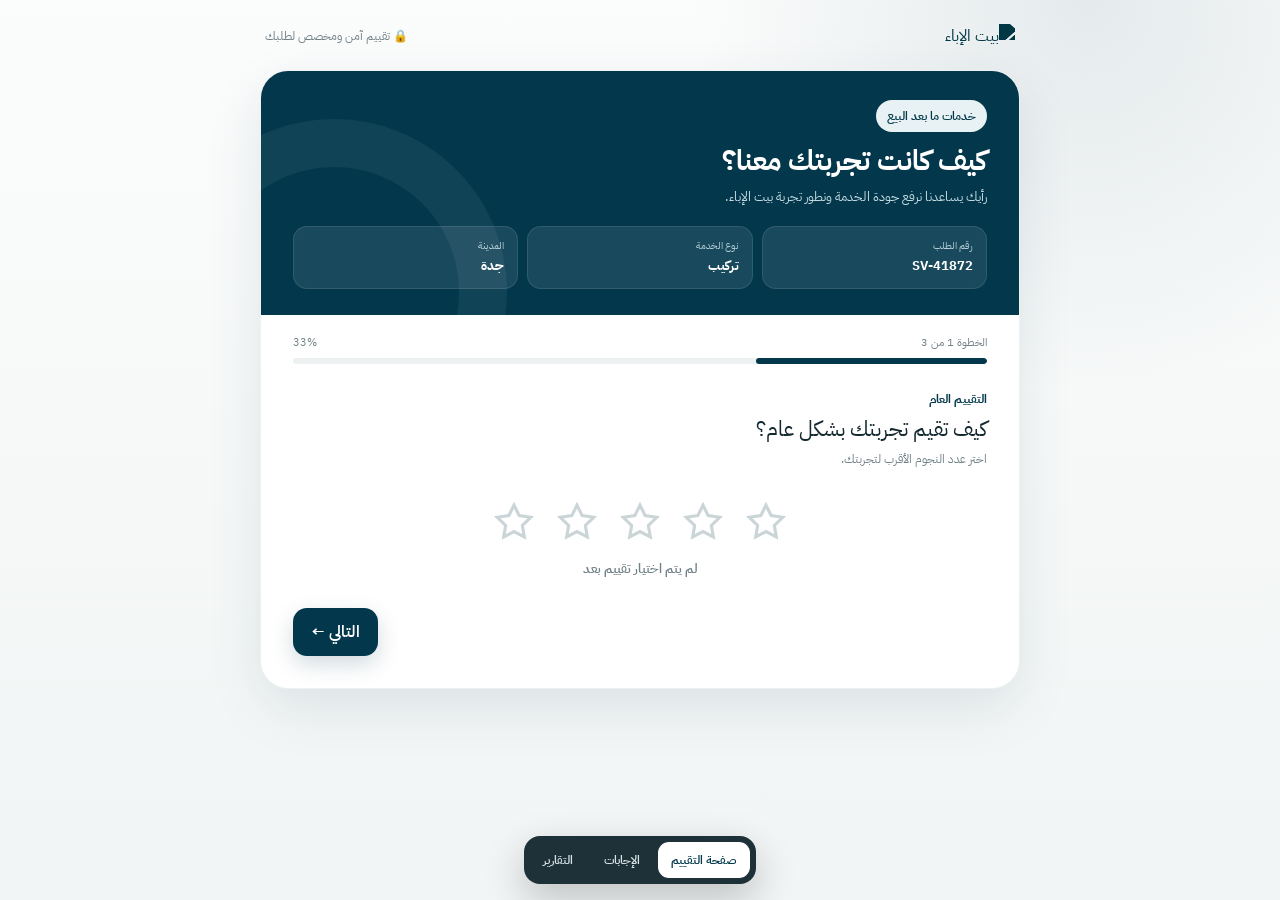
==== index.html @ 169da9d2 "Add Bayt Alebaa CX interactive demo" ====
<!doctype html>
<html lang="ar" dir="rtl">
<head>
<meta charset="utf-8">
<meta name="viewport" content="width=device-width,initial-scale=1,viewport-fit=cover">
<meta name="theme-color" content="#03384c">
<title>بيت الإباء | تجربة ما بعد البيع</title>
<link rel="preconnect" href="https://fonts.googleapis.com">
<link rel="preconnect" href="https://fonts.gstatic.com" crossorigin>
<link href="https://fonts.googleapis.com/css2?family=IBM+Plex+Sans+Arabic:wght@400;500;600;700&display=swap" rel="stylesheet">
<style>
:root{--b:#03384c;--b2:#0b5269;--soft:#e8f1f3;--bg:#f3f6f6;--ink:#14282f;--muted:#718187;--line:#e1e8ea;--good:#16815f;--warn:#a66b16;--bad:#b83c3c;--gold:#f5b72e;--shadow:0 20px 55px rgba(3,56,76,.1)}*{box-sizing:border-box}body{margin:0;background:var(--bg);color:var(--ink);font-family:"IBM Plex Sans Arabic",Tahoma,sans-serif;-webkit-font-smoothing:antialiased}button,input,select,textarea{font:inherit}button{cursor:pointer}.hidden{display:none!important}.logo{width:150px;display:block;filter:brightness(0) saturate(100%) invert(17%) sepia(38%) saturate(1499%) hue-rotate(151deg) brightness(92%) contrast(101%)}.pill{display:inline-flex;align-items:center;gap:7px;padding:7px 11px;border-radius:999px;background:var(--soft);color:var(--b);font-size:12px;font-weight:600}.pill.good{background:#e8f7f1;color:var(--good)}.pill.warn{background:#fff6e8;color:var(--warn)}.pill.bad{background:#fff0f0;color:var(--bad)}.btn{border:0;border-radius:14px;padding:12px 18px;font-weight:600;transition:.2s}.btn.primary{background:var(--b);color:#fff;box-shadow:0 8px 22px rgba(3,56,76,.18)}.btn.secondary{background:#edf2f3;color:var(--ink)}.btn:hover{transform:translateY(-1px)}
/* demo switcher */.switcher{position:fixed;z-index:100;left:50%;bottom:16px;transform:translateX(-50%);display:flex;gap:5px;background:rgba(16,36,44,.94);padding:6px;border-radius:16px;box-shadow:0 15px 40px rgba(0,0,0,.22);backdrop-filter:blur(12px)}.switcher button{border:0;background:transparent;color:#d7e2e5;padding:9px 13px;border-radius:11px;font-size:12px;font-weight:600;white-space:nowrap}.switcher button.active{background:#fff;color:var(--b)}
/* survey */.survey{min-height:100vh;padding:24px 14px 90px;background:radial-gradient(circle at 85% 0,rgba(3,56,76,.09),transparent 28%),linear-gradient(#fbfcfc,#f2f5f5)}.survey-shell{max-width:760px;margin:auto}.survey-top{display:flex;justify-content:space-between;align-items:center;margin:0 5px 22px}.secure{font-size:12px;color:var(--muted)}.card{background:#fff;border:1px solid rgba(3,56,76,.07);border-radius:28px;box-shadow:var(--shadow);overflow:hidden}.hero{padding:29px 32px 26px;background:var(--b);color:#fff;position:relative;overflow:hidden}.hero:after{content:"";position:absolute;width:250px;height:250px;border:48px solid rgba(255,255,255,.055);border-radius:50%;left:-100px;bottom:-150px}.hero h1{margin:8px 0 5px;font-size:28px}.hero p{margin:0;color:#c6dbe1;font-size:13px}.meta{display:grid;grid-template-columns:repeat(3,1fr);gap:9px;margin-top:20px}.meta div{background:rgba(255,255,255,.09);border:1px solid rgba(255,255,255,.1);padding:11px 13px;border-radius:14px}.meta small{display:block;color:#b7d0d8;font-size:10px}.meta strong{font-size:13px}.progress-wrap{padding:19px 32px 0}.progress-label{display:flex;justify-content:space-between;font-size:11px;color:var(--muted);margin-bottom:7px}.progress{height:6px;background:#edf1f2;border-radius:9px;overflow:hidden}.progress span{display:block;height:100%;width:33.3%;background:var(--b);border-radius:9px;transition:.3s}.body{padding:26px 32px 32px}.step{display:none}.step.active{display:block;animation:in .3s ease}@keyframes in{from{opacity:0;transform:translateY(6px)}to{opacity:1;transform:none}}.kicker{font-size:12px;color:var(--b);font-weight:700}.title{font-size:21px;margin:5px 0}.help{font-size:12px;color:var(--muted);margin-bottom:18px}.stars{direction:ltr;display:flex;justify-content:center;gap:5px;margin:25px 0 8px}.star{border:0;background:transparent;padding:3px;width:58px;height:58px;color:#cbd5d8;border-radius:15px;display:grid;place-items:center;transition:.18s}.star svg{width:44px;height:44px;fill:#fff;stroke:currentColor;stroke-width:1.7;transition:.18s}.star:hover{transform:translateY(-2px) scale(1.05);background:#fff9e9;color:#dfa414}.star.on{color:#dfa414}.star.on svg{fill:var(--gold);filter:drop-shadow(0 5px 7px rgba(218,164,21,.22))}.rating-copy{text-align:center;min-height:26px;color:var(--muted);font-size:13px;font-weight:600}.q{padding:18px 0}.q+.q{border-top:1px solid var(--line)}.q h3{font-size:15px;margin:0 0 11px}.scale{display:grid;grid-template-columns:repeat(5,1fr);gap:7px}.scale button{border:1px solid var(--line);background:#fff;border-radius:13px;min-height:56px;font-size:11px;color:var(--ink)}.scale button span{display:block;font-size:17px}.scale button.on{background:var(--soft);border-color:#9ab9c4;color:var(--b)}.reason{display:none;margin-top:15px;background:#fff7f7;border:1px solid #f3d2d2;border-radius:16px;padding:15px}.reason.show{display:block}.chips{display:flex;gap:7px;flex-wrap:wrap;margin-top:10px}.chip{border:1px solid var(--line);background:#fff;border-radius:999px;padding:8px 11px;font-size:11px}.chip.on{color:var(--bad);border-color:#e5a7a7;background:#fff0f0}textarea{width:100%;min-height:125px;border:1px solid var(--line);border-radius:16px;padding:13px;outline:0;resize:vertical}textarea:focus{border-color:#8eb0bb;box-shadow:0 0 0 4px rgba(3,56,76,.06)}.counter{text-align:left;font-size:10px;color:var(--muted);margin-top:5px}.actions{display:flex;justify-content:space-between;gap:9px;margin-top:23px}.success{text-align:center;padding:55px 28px}.success-icon{width:72px;height:72px;margin:0 auto 16px;border-radius:50%;display:grid;place-items:center;background:#e9f7f2;color:var(--good);font-size:34px}.success h2{font-size:25px;margin:8px 0}.success p{color:var(--muted);max-width:480px;margin:auto;line-height:1.9}
/* admin */.admin{min-height:100vh;padding-right:244px;padding-bottom:80px}.sidebar{position:fixed;right:0;top:0;bottom:0;width:244px;background:var(--b);padding:22px 17px;color:#fff;display:flex;flex-direction:column;z-index:20}.side-logo{background:#fff;border-radius:17px;padding:12px;margin-bottom:20px}.side-logo .logo{width:140px;margin:auto}.product{padding:0 8px 16px}.product strong{display:block}.product small{color:#9fbfc9}.nav{display:flex;flex-direction:column;gap:5px}.nav button{border:0;background:transparent;color:#bad0d7;padding:11px 12px;border-radius:12px;text-align:right}.nav button.on,.nav button:hover{background:rgba(255,255,255,.1);color:#fff}.nav .num{float:left;background:#fff;color:var(--b);border-radius:99px;padding:1px 7px}.side-user{margin-top:auto;border-top:1px solid rgba(255,255,255,.13);padding-top:16px;font-size:12px}.main{max-width:1450px;margin:auto;padding:27px 28px}.top{display:flex;justify-content:space-between;align-items:flex-start;gap:15px;margin-bottom:20px}.top h1{font-size:27px;margin:0}.top p{margin:4px 0;color:var(--muted);font-size:12px}.filters{display:flex;gap:8px;flex-wrap:wrap}.filters input,.filters select{border:1px solid var(--line);background:#fff;border-radius:12px;padding:9px 11px;color:var(--ink);outline:0}.kpis{display:grid;grid-template-columns:repeat(4,1fr);gap:12px;margin-bottom:14px}.kpi{background:#fff;border:1px solid var(--line);border-radius:18px;padding:17px}.kpi small{color:var(--muted)}.kpi strong{display:block;font-size:25px;margin:4px 0}.kpi em{font-style:normal;color:var(--good);font-size:11px}.grid{display:grid;grid-template-columns:1.4fr 1fr;gap:14px;margin-bottom:14px}.panel{background:#fff;border:1px solid var(--line);border-radius:20px;padding:19px;box-shadow:0 8px 28px rgba(3,56,76,.04)}.panel h2{font-size:16px;margin:0}.panel-head{display:flex;justify-content:space-between;align-items:center;margin-bottom:16px}.bars{display:flex;flex-direction:column;gap:13px}.barrow{display:grid;grid-template-columns:80px 1fr 36px;gap:9px;align-items:center;font-size:12px}.track{height:8px;background:#edf2f3;border-radius:9px;overflow:hidden}.fill{height:100%;background:var(--b);border-radius:9px}.linechart{height:235px}.linechart svg{width:100%;height:100%}.gridline{stroke:#edf1f2;stroke-width:1}.line{fill:none;stroke:var(--b);stroke-width:3}.area{fill:url(#g)}.dotc{fill:#fff;stroke:var(--b);stroke-width:3}.reasons{display:grid;grid-template-columns:repeat(2,1fr);gap:9px}.reason-card{border:1px solid var(--line);border-radius:14px;padding:12px}.reason-card strong{display:block;font-size:19px}.reason-card span{font-size:11px;color:var(--muted)}.insights{display:flex;flex-direction:column;gap:9px}.insight{padding:12px 13px;border-radius:14px;background:#f7f9f9;border:1px solid var(--line);font-size:12px}.insight b{color:var(--b)}
/* responses */.response-layout{display:grid;grid-template-columns:minmax(0,1.7fr) minmax(270px,.7fr);gap:14px}.table-wrap{overflow:auto}.table{width:100%;border-collapse:collapse;min-width:760px}.table th{text-align:right;color:var(--muted);font-size:10px;font-weight:500;padding:10px;border-bottom:1px solid var(--line)}.table td{padding:12px 10px;border-bottom:1px solid #edf1f2;font-size:12px}.customer{display:flex;align-items:center;gap:9px}.avatar{width:36px;height:36px;border-radius:11px;background:var(--soft);color:var(--b);display:grid;place-items:center;font-weight:700}.customer small{display:block;color:var(--muted)}.mini-stars{direction:ltr;display:inline-flex;gap:1px;color:#e5ab25}.rowbtn{border:0;background:var(--soft);color:var(--b);border-radius:9px;padding:6px 9px}.detail{min-height:480px}.detail-user{display:flex;align-items:center;gap:10px}.score{margin-right:auto;text-align:center}.score strong{display:block;font-size:24px}.detail-grid{display:grid;grid-template-columns:1fr 1fr;gap:8px;margin:16px 0}.dm{background:#f7f9f9;border-radius:12px;padding:10px}.dm small{display:block;color:var(--muted);font-size:9px}.scoreline{display:grid;grid-template-columns:80px 1fr 30px;gap:7px;align-items:center;font-size:11px;margin:10px 0}.comment{background:#f7f9f9;border-radius:13px;padding:12px;margin-top:14px}.comment small{color:var(--muted)}.mobile-list{display:none}
@media(max-width:900px){.admin{padding-right:0}.sidebar{position:static;width:auto;height:auto;padding:12px 14px;display:flex;flex-direction:row;align-items:center}.side-logo{margin:0;padding:8px 10px}.side-logo .logo{width:100px}.product,.side-user{display:none}.nav{margin-right:auto;flex-direction:row}.nav button{font-size:0}.nav button:after{font-size:12px}.nav button:nth-child(1):after{content:"التقارير"}.nav button:nth-child(2):after{content:"الإجابات"}.main{padding:18px 14px}.kpis{grid-template-columns:1fr 1fr}.grid,.response-layout{grid-template-columns:1fr}.detail{display:none}.top{flex-direction:column}.filters{width:100%}.filters input,.filters select{flex:1;min-width:120px}.table-wrap{display:none}.mobile-list{display:flex;flex-direction:column;gap:9px}.mobile-card{background:#fff;border:1px solid var(--line);border-radius:16px;padding:13px}.mobile-card .toprow{display:flex;justify-content:space-between;align-items:center}.mobile-card p{font-size:11px;color:var(--muted);margin:10px 0 0}.switcher{bottom:10px}.switcher button{padding:8px 10px}.survey{padding-top:14px}.survey-top{margin-bottom:14px}.logo{width:120px}.card{border-radius:23px}.hero{padding:24px 20px}.hero h1{font-size:23px}.meta{grid-template-columns:1fr 1fr}.meta div:last-child{grid-column:1/-1}.progress-wrap{padding:16px 20px 0}.body{padding:21px 20px 25px}.stars{gap:1px}.star{width:50px;height:52px}.star svg{width:38px;height:38px}.scale{gap:4px}.scale button{font-size:9px;min-height:55px}.grid{grid-template-columns:1fr}.reasons{grid-template-columns:1fr 1fr}}@media(max-width:520px){.secure{display:none}.kpis{gap:8px}.kpi{padding:14px}.kpi strong{font-size:21px}.nav{gap:2px}.nav button{padding:9px}.main{padding:14px 10px}.switcher{width:calc(100% - 20px);justify-content:center}.switcher button{flex:1;padding:8px 4px}.barrow{grid-template-columns:65px 1fr 32px}.linechart{height:210px}}
</style>
</head>
<body>
<div class="switcher"><button class="active" data-page="survey">صفحة التقييم</button><button data-page="responses">الإجابات</button><button data-page="dashboard">التقارير</button></div>
<section id="survey" class="page survey">
<div class="survey-shell"><div class="survey-top"><img class="logo" src="https://seeklogo.com/images/B/bayt-alebaa-logo-796478BBCD-seeklogo.com.png" alt="بيت الإباء"><span class="secure">🔒 تقييم آمن ومخصص لطلبك</span></div><div class="card" id="surveyCard"><div class="hero"><span class="pill">خدمات ما بعد البيع</span><h1>كيف كانت تجربتك معنا؟</h1><p>رأيك يساعدنا نرفع جودة الخدمة ونطور تجربة بيت الإباء.</p><div class="meta"><div><small>رقم الطلب</small><strong>SV-41872</strong></div><div><small>نوع الخدمة</small><strong>تركيب</strong></div><div><small>المدينة</small><strong>جدة</strong></div></div></div><div class="progress-wrap"><div class="progress-label"><span id="stepText">الخطوة 1 من 3</span><span id="percent">33%</span></div><div class="progress"><span id="progress"></span></div></div><div class="body">
<div class="step active" data-step="1"><div class="kicker">التقييم العام</div><div class="title">كيف تقيم تجربتك بشكل عام؟</div><div class="help">اختر عدد النجوم الأقرب لتجربتك.</div><div class="stars" id="stars"></div><div class="rating-copy" id="ratingCopy">لم يتم اختيار تقييم بعد</div><div class="reason" id="reason"><b>نأسف أن تجربتك لم تكن بالمستوى المطلوب.</b><div style="font-size:11px;color:var(--muted);margin-top:3px">ما السبب الرئيسي؟</div><div class="chips"><button class="chip">التأخر عن الموعد</button><button class="chip">جودة التركيب</button><button class="chip">تعامل الفريق</button><button class="chip">عدم حل المشكلة</button><button class="chip">أخرى</button></div></div></div>
<div class="step" data-step="2"><div class="kicker">تفاصيل الخدمة</div><div class="title">ساعدنا نفهم التجربة بشكل أدق</div><div class="q"><h3>طريقة التواصل والاحترافية</h3><div class="scale" data-q="communication"></div></div><div class="q"><h3>جودة العمل المنفذ</h3><div class="scale" data-q="quality"></div></div><div class="q"><h3>الالتزام بالموعد</h3><div class="scale" data-q="punctuality"></div></div></div>
<div class="step" data-step="3"><div class="kicker">ملاحظتك</div><div class="title">هل تحب تضيف شيء؟</div><div class="help">اختياري — اكتب ملاحظتك أو اقتراحك.</div><textarea id="comment" maxlength="500" placeholder="اكتب ملاحظتك هنا..."></textarea><div class="counter"><span id="count">0</span> / 500</div></div>
<div class="actions"><button class="btn secondary" id="prev" style="visibility:hidden">السابق</button><button class="btn primary" id="next">التالي ←</button></div></div></div></div></section>
<section id="responses" class="page admin hidden"><aside class="sidebar"><div class="side-logo"><img class="logo" src="https://seeklogo.com/images/B/bayt-alebaa-logo-796478BBCD-seeklogo.com.png" alt="بيت الإباء"></div><div class="product"><strong>تجربة ما بعد البيع</strong><small>Customer Experience</small></div><div class="nav"><button data-go="dashboard">لوحة التقارير</button><button class="on" data-go="responses">إجابات العملاء <span class="num">273</span></button></div><div class="side-user">مدير تجربة العملاء<br><span style="color:#9fbfc9">Odoo Integration Demo</span></div></aside><main class="main"><div class="top"><div><h1>إجابات العملاء</h1><p>كل تقييم مرتبط بالطلب، المدينة، نوع الخدمة والفريق.</p></div><span class="pill">آخر تحديث: الآن</span></div><div class="kpis"><div class="kpi"><small>إجمالي الإجابات</small><strong>1,284</strong><em>↑ 12% هذا الشهر</em></div><div class="kpi"><small>متوسط التقييم</small><strong>4.52</strong><em>↑ 0.18 نقطة</em></div><div class="kpi"><small>Response Rate</small><strong>34%</strong><em>↑ 5.2%</em></div><div class="kpi"><small>تحتاج متابعة</small><strong>18</strong><em style="color:var(--bad)">6 حالات حرجة</em></div></div><div class="filters" style="margin-bottom:12px"><input id="search" placeholder="بحث بالعميل أو الطلب"><select id="city"><option value="">كل المدن</option><option>جدة</option><option>الرياض</option><option>الدمام</option><option>مكة</option></select><select id="service"><option value="">كل الخدمات</option><option>تركيب</option><option>توصيل</option><option>صيانة</option></select><select id="rating"><option value="">كل التقييمات</option><option value="5">5 نجوم</option><option value="4">4 نجوم</option><option value="low">1–2 نجمة</option></select></div><div class="response-layout"><div class="panel"><div class="panel-head"><h2>آخر الإجابات</h2><span id="resultCount" class="pill">8 إجابات تجريبية</span></div><div class="table-wrap"><table class="table"><thead><tr><th>العميل</th><th>الخدمة</th><th>المدينة</th><th>الفريق</th><th>التقييم</th><th>الحالة</th><th></th></tr></thead><tbody id="tbody"></tbody></table></div><div class="mobile-list" id="mobileList"></div></div><div class="panel detail" id="detail"><div style="text-align:center;padding:130px 20px;color:var(--muted)">اختر إجابة لعرض تفاصيلها</div></div></div></main></section>
<section id="dashboard" class="page admin hidden"><aside class="sidebar"><div class="side-logo"><img class="logo" src="https://seeklogo.com/images/B/bayt-alebaa-logo-796478BBCD-seeklogo.com.png" alt="بيت الإباء"></div><div class="product"><strong>تجربة ما بعد البيع</strong><small>Customer Experience</small></div><div class="nav"><button class="on" data-go="dashboard">لوحة التقارير</button><button data-go="responses">إجابات العملاء <span class="num">273</span></button></div><div class="side-user">مدير تجربة العملاء<br><span style="color:#9fbfc9">Odoo Integration Demo</span></div></aside><main class="main"><div class="top"><div><h1>لوحة تجربة العملاء</h1><p>صورة تنفيذية لأداء خدمات ما بعد البيع — آخر 30 يوم.</p></div><div class="filters"><select><option>آخر 30 يوم</option><option>آخر 90 يوم</option></select><select><option>كل المدن</option><option>جدة</option><option>الرياض</option></select></div></div><div class="kpis"><div class="kpi"><small>CSAT</small><strong>88.4%</strong><em>↑ 3.1%</em></div><div class="kpi"><small>متوسط التقييم</small><strong>4.52 / 5</strong><em>↑ 0.18</em></div><div class="kpi"><small>معدل الاستجابة</small><strong>34%</strong><em>↑ 5.2%</em></div><div class="kpi"><small>حالات حرجة</small><strong>6</strong><em style="color:var(--bad)">تحتاج تدخل</em></div></div><div class="grid"><div class="panel"><div class="panel-head"><h2>اتجاه رضا العملاء</h2><span class="pill good">تحسن مستمر</span></div><div class="linechart"><svg viewBox="0 0 760 235" preserveAspectRatio="none"><defs><linearGradient id="g" x1="0" y1="0" x2="0" y2="1"><stop offset="0" stop-color="#03384c" stop-opacity=".2"/><stop offset="1" stop-color="#03384c" stop-opacity="0"/></linearGradient></defs><line class="gridline" x1="18" y1="35" x2="742" y2="35"/><line class="gridline" x1="18" y1="105" x2="742" y2="105"/><line class="gridline" x1="18" y1="175" x2="742" y2="175"/><path class="area" d="M18 172 L78 155 L138 160 L198 128 L258 139 L318 111 L378 98 L438 119 L498 87 L558 103 L618 70 L678 82 L742 94 L742 210 L18 210 Z"/><path class="line" d="M18 172 L78 155 L138 160 L198 128 L258 139 L318 111 L378 98 L438 119 L498 87 L558 103 L618 70 L678 82 L742 94"/><circle class="dotc" cx="198" cy="128" r="4"/><circle class="dotc" cx="378" cy="98" r="4"/><circle class="dotc" cx="618" cy="70" r="4"/><circle class="dotc" cx="742" cy="94" r="4"/></svg></div></div><div class="panel"><div class="panel-head"><h2>الأداء حسب المدينة</h2><span class="pill">4 مدن</span></div><div class="bars"><div class="barrow"><span>مكة</span><div class="track"><div class="fill" style="width:94%"></div></div><b>4.7</b></div><div class="barrow"><span>الدمام</span><div class="track"><div class="fill" style="width:92%"></div></div><b>4.6</b></div><div class="barrow"><span>الرياض</span><div class="track"><div class="fill" style="width:90%"></div></div><b>4.5</b></div><div class="barrow"><span>جدة</span><div class="track"><div class="fill" style="width:86%"></div></div><b>4.3</b></div></div></div></div><div class="grid"><div class="panel"><div class="panel-head"><h2>أكثر أسباب عدم الرضا</h2><span class="pill warn">من التقييمات المنخفضة</span></div><div class="reasons"><div class="reason-card"><strong>38%</strong><span>التأخر عن الموعد</span></div><div class="reason-card"><strong>24%</strong><span>جودة التركيب</span></div><div class="reason-card"><strong>19%</strong><span>التواصل مع العميل</span></div><div class="reason-card"><strong>11%</strong><span>عدم حل المشكلة</span></div></div></div><div class="panel"><div class="panel-head"><h2>تنبيهات ذكية</h2><span class="pill">AI Insights</span></div><div class="insights"><div class="insight">🔴 <b>جدة — فريق 02:</b> انخفاض الالتزام بالمواعيد 14% خلال أسبوعين.</div><div class="insight">🟠 <b>التركيب:</b> التأخير يمثل 42% من الشكاوى الأخيرة.</div><div class="insight">🟢 <b>الصيانة:</b> تحسن متوسط الرضا من 4.1 إلى 4.6.</div></div></div></div></main></section>
<script>
const labels=['سيئة جدًا','غير مرضية','مقبولة','جيدة','ممتازة'];const state={step:1,overall:0,scales:{},reason:''};const starWrap=document.getElementById('stars');function starSvg(){return '<svg viewBox="0 0 24 24" aria-hidden="true"><path d="M12 2.8l2.82 5.72 6.31.92-4.57 4.45 1.08 6.28L12 17.2l-5.64 2.97 1.08-6.28-4.57-4.45 6.31-.92L12 2.8Z"/></svg>'}for(let i=1;i<=5;i++){const b=document.createElement('button');b.className='star';b.innerHTML=starSvg();b.setAttribute('aria-label',i+' نجوم');b.onclick=()=>{state.overall=i;[...starWrap.children].forEach((x,j)=>x.classList.toggle('on',j<i));const c=document.getElementById('ratingCopy');c.textContent=i+' من 5 — '+labels[i-1];c.style.color='var(--b)';document.getElementById('reason').classList.toggle('show',i<=2)};starWrap.appendChild(b)}
const scaleLabels=['سيئ جدًا','سيئ','محايد','جيد','ممتاز'];document.querySelectorAll('.scale').forEach(el=>{for(let i=1;i<=5;i++){const b=document.createElement('button');b.innerHTML='<span>'+i+'</span>'+scaleLabels[i-1];b.onclick=()=>{state.scales[el.dataset.q]=i;[...el.children].forEach((x,j)=>x.classList.toggle('on',j===i-1))};el.appendChild(b)}});document.querySelectorAll('.chip').forEach(c=>c.onclick=()=>{document.querySelectorAll('.chip').forEach(x=>x.classList.remove('on'));c.classList.add('on');state.reason=c.textContent});const prev=document.getElementById('prev'),next=document.getElementById('next');function renderStep(){document.querySelectorAll('.step').forEach(x=>x.classList.toggle('active',+x.dataset.step===state.step));document.getElementById('stepText').textContent='الخطوة '+state.step+' من 3';document.getElementById('percent').textContent=Math.round(state.step/3*100)+'%';document.getElementById('progress').style.width=(state.step/3*100)+'%';prev.style.visibility=state.step===1?'hidden':'visible';next.textContent=state.step===3?'إرسال التقييم ✓':'التالي ←'}prev.onclick=()=>{if(state.step>1){state.step--;renderStep()}};next.onclick=()=>{if(state.step===1&&!state.overall){document.getElementById('ratingCopy').textContent='اختر عدد النجوم أولًا';return}if(state.step===2&&Object.keys(state.scales).length<3){alert('فضلاً قيّم الأسئلة الثلاثة للمتابعة');return}if(state.step<3){state.step++;renderStep()}else document.getElementById('surveyCard').innerHTML='<div class="success"><div class="success-icon">✓</div><span class="pill good">تم الاستلام بنجاح</span><h2>شكرًا لك.</h2><p>وصلنا تقييمك وتم ربطه بطلب الخدمة <b>SV-41872</b>. ملاحظتك تساعدنا على تحسين تجربة ما بعد البيع.</p><button class="btn secondary" style="margin-top:22px" onclick="location.reload()">عرض النموذج مرة أخرى</button></div>'};document.getElementById('comment').oninput=e=>document.getElementById('count').textContent=e.target.value.length;
const responses=[{id:1,name:'محمد العتيبي',order:'SV-41872',city:'جدة',service:'تركيب',team:'جدة 03',score:5,status:'مكتمل',c:5,q:5,p:4,comment:'الخدمة ممتازة والفني محترم جدًا، فقط الموعد تأخر تقريبًا نصف ساعة.'},{id:2,name:'نورة الحربي',order:'DL-29115',city:'الرياض',service:'توصيل',team:'الرياض 01',score:2,status:'متابعة',c:3,q:4,p:1,reason:'التأخر عن الموعد',comment:'تأخر التوصيل أكثر من ساعتين ولم يصلني تحديث بالموعد.'},{id:3,name:'خالد الزهراني',order:'MT-88241',city:'الدمام',service:'صيانة',team:'الدمام 02',score:4,status:'مكتمل',c:5,q:4,p:4,comment:'تم حل المشكلة بسرعة والتعامل كان ممتاز.'},{id:4,name:'ريم القحطاني',order:'SV-41704',city:'جدة',service:'تركيب',team:'جدة 01',score:1,status:'حرج',c:2,q:1,p:3,reason:'جودة التركيب',comment:'التركيب يحتاج إعادة ضبط وفيه ملاحظة واضحة على التشطيب.'},{id:5,name:'سامي الغامدي',order:'DL-28876',city:'مكة',service:'توصيل',team:'مكة 01',score:5,status:'مكتمل',c:5,q:5,p:5,comment:'كل شيء تم بالوقت وباحترافية، شكرًا لكم.'},{id:6,name:'هدى السلمي',order:'MT-87831',city:'الرياض',service:'صيانة',team:'الرياض 02',score:4,status:'مكتمل',c:4,q:4,p:5,comment:'التجربة جيدة وأتمنى توضيح مدة الضمان بعد الصيانة.'},{id:7,name:'عبدالله الشهري',order:'SV-41491',city:'جدة',service:'تركيب',team:'جدة 02',score:2,status:'متابعة',c:2,q:3,p:1,reason:'التأخر عن الموعد',comment:'الفريق وصل متأخرًا ولم يتم إبلاغي مسبقًا.'},{id:8,name:'منى الدوسري',order:'DL-28741',city:'الرياض',service:'توصيل',team:'الرياض 01',score:5,status:'مكتمل',c:5,q:5,p:5,comment:'تجربة ممتازة من البداية للنهاية.'}];function initials(n){return n.split(' ').slice(0,2).map(x=>x[0]).join('')}function badge(s){return '<span class="pill '+(s==='حرج'?'bad':s==='متابعة'?'warn':'good')+'">'+s+'</span>'}function stars(n){return '<span class="mini-stars">'+('★'.repeat(n))+('<span style="color:#d9e0e2">'+'★'.repeat(5-n)+'</span>')+'</span>'}function renderResponses(){const q=(document.getElementById('search').value||'').trim(),city=document.getElementById('city').value,service=document.getElementById('service').value,rate=document.getElementById('rating').value;const list=responses.filter(r=>(!q||(r.name+' '+r.order).includes(q))&&(!city||r.city===city)&&(!service||r.service===service)&&(!rate||(rate==='low'?r.score<=2:r.score==rate)));document.getElementById('tbody').innerHTML=list.map(r=>'<tr><td><div class="customer"><div class="avatar">'+initials(r.name)+'</div><div><b>'+r.name+'</b><small>'+r.order+'</small></div></div></td><td><span class="pill">'+r.service+'</span></td><td>'+r.city+'</td><td>'+r.team+'</td><td>'+stars(r.score)+'</td><td>'+badge(r.status)+'</td><td><button class="rowbtn" onclick="detail('+r.id+')">التفاصيل</button></td></tr>').join('');document.getElementById('mobileList').innerHTML=list.map(r=>'<div class="mobile-card" onclick="detail('+r.id+')"><div class="toprow"><div class="customer"><div class="avatar">'+initials(r.name)+'</div><div><b>'+r.name+'</b><small>'+r.order+' · '+r.city+'</small></div></div>'+badge(r.status)+'</div><div style="margin-top:9px">'+stars(r.score)+' <span class="pill">'+r.service+'</span></div><p>'+r.comment+'</p></div>').join('');document.getElementById('resultCount').textContent='عرض '+list.length+' من '+responses.length+' إجابات'}['search','city','service','rating'].forEach(id=>document.getElementById(id).addEventListener(id==='search'?'input':'change',renderResponses));window.detail=id=>{const r=responses.find(x=>x.id===id),d=document.getElementById('detail');d.style.display='block';d.innerHTML='<div class="panel-head"><h2>تفاصيل الإجابة</h2>'+badge(r.status)+'</div><div class="detail-user"><div class="avatar">'+initials(r.name)+'</div><div><b>'+r.name+'</b><div style="font-size:11px;color:var(--muted)">'+r.order+'</div></div><div class="score"><strong>'+r.score+'.0</strong><small>من 5</small></div></div><div class="detail-grid"><div class="dm"><small>الخدمة</small><b>'+r.service+'</b></div><div class="dm"><small>المدينة</small><b>'+r.city+'</b></div><div class="dm"><small>الفريق</small><b>'+r.team+'</b></div><div class="dm"><small>الحالة</small><b>'+r.status+'</b></div></div>'+[['الاحترافية',r.c],['جودة العمل',r.q],['الالتزام بالموعد',r.p]].map(x=>'<div class="scoreline"><span>'+x[0]+'</span><div class="track"><div class="fill" style="width:'+(x[1]*20)+'%"></div></div><b>'+x[1]+'/5</b></div>').join('')+'<div class="comment"><small>ملاحظة العميل</small><p>'+r.comment+'</p>'+(r.reason?'<span class="pill bad">سبب عدم الرضا: '+r.reason+'</span>':'')+'</div>'+(r.score<=2?'<button class="btn primary" style="width:100%;margin-top:12px" onclick="alert(\'تم إنشاء حالة متابعة في Odoo\')">إنشاء متابعة في Odoo</button>':'');if(innerWidth<900)d.scrollIntoView({behavior:'smooth'})};
function show(name){document.querySelectorAll('.page').forEach(x=>x.classList.add('hidden'));document.getElementById(name).classList.remove('hidden');document.querySelectorAll('[data-page]').forEach(x=>x.classList.toggle('active',x.dataset.page===name));location.hash=name;scrollTo(0,0);if(name==='responses')renderResponses()}document.querySelectorAll('[data-page]').forEach(x=>x.onclick=()=>show(x.dataset.page));document.querySelectorAll('[data-go]').forEach(x=>x.onclick=()=>show(x.dataset.go));show(['survey','responses','dashboard'].includes(location.hash.slice(1))?location.hash.slice(1):'survey');
</script>
</body></html>
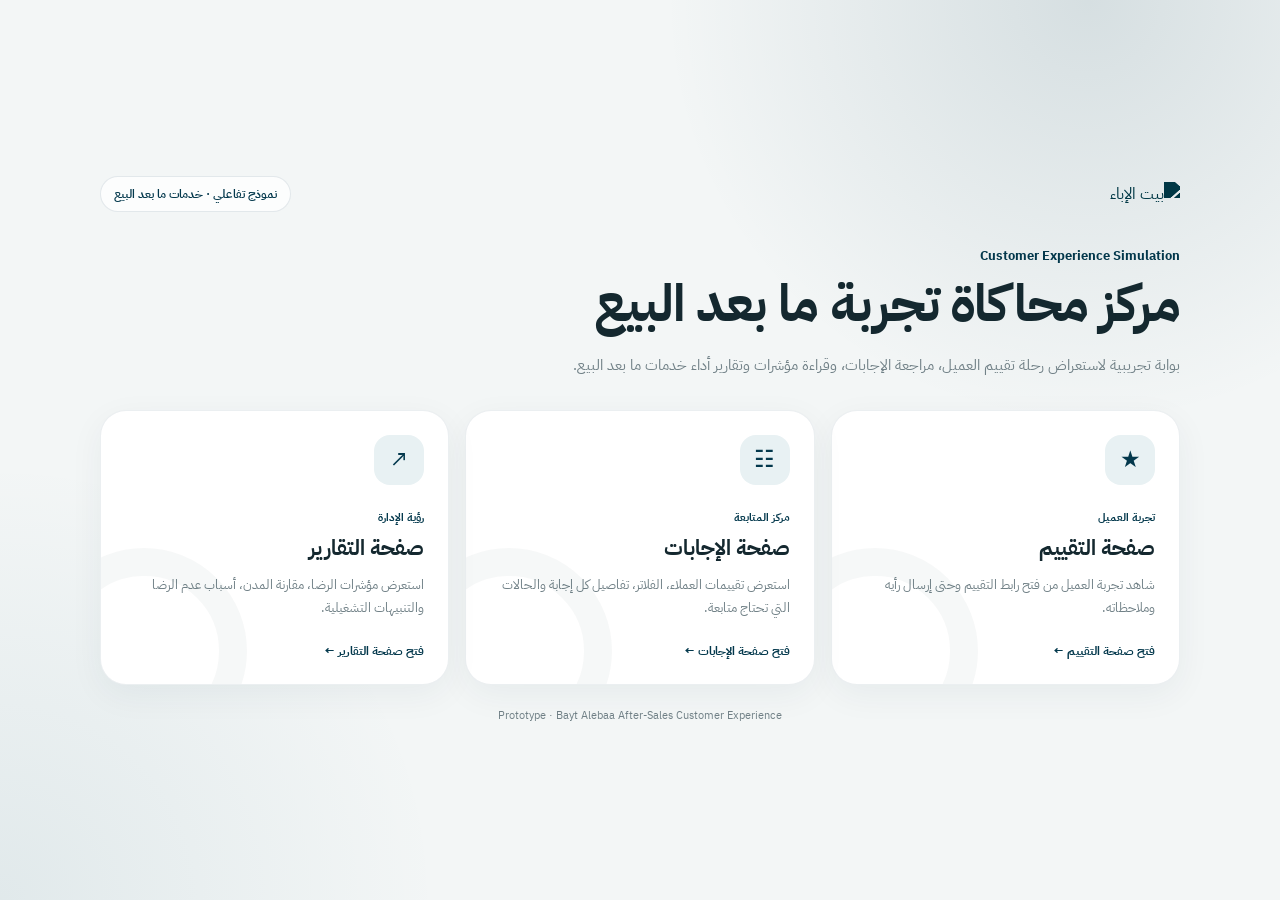
==== commit b6a92cf1: "Turn index into after-sales experience simulation hub" ====
--- a/index.html
+++ b/index.html
@@ -1,36 +1,58 @@
 <!doctype html>
 <html lang="ar" dir="rtl">
 <head>
-<meta charset="utf-8">
-<meta name="viewport" content="width=device-width,initial-scale=1,viewport-fit=cover">
-<meta name="theme-color" content="#03384c">
-<title>بيت الإباء | تجربة ما بعد البيع</title>
-<link rel="preconnect" href="https://fonts.googleapis.com">
-<link rel="preconnect" href="https://fonts.gstatic.com" crossorigin>
-<link href="https://fonts.googleapis.com/css2?family=IBM+Plex+Sans+Arabic:wght@400;500;600;700&display=swap" rel="stylesheet">
-<style>
-:root{--b:#03384c;--b2:#0b5269;--soft:#e8f1f3;--bg:#f3f6f6;--ink:#14282f;--muted:#718187;--line:#e1e8ea;--good:#16815f;--warn:#a66b16;--bad:#b83c3c;--gold:#f5b72e;--shadow:0 20px 55px rgba(3,56,76,.1)}*{box-sizing:border-box}body{margin:0;background:var(--bg);color:var(--ink);font-family:"IBM Plex Sans Arabic",Tahoma,sans-serif;-webkit-font-smoothing:antialiased}button,input,select,textarea{font:inherit}button{cursor:pointer}.hidden{display:none!important}.logo{width:150px;display:block;filter:brightness(0) saturate(100%) invert(17%) sepia(38%) saturate(1499%) hue-rotate(151deg) brightness(92%) contrast(101%)}.pill{display:inline-flex;align-items:center;gap:7px;padding:7px 11px;border-radius:999px;background:var(--soft);color:var(--b);font-size:12px;font-weight:600}.pill.good{background:#e8f7f1;color:var(--good)}.pill.warn{background:#fff6e8;color:var(--warn)}.pill.bad{background:#fff0f0;color:var(--bad)}.btn{border:0;border-radius:14px;padding:12px 18px;font-weight:600;transition:.2s}.btn.primary{background:var(--b);color:#fff;box-shadow:0 8px 22px rgba(3,56,76,.18)}.btn.secondary{background:#edf2f3;color:var(--ink)}.btn:hover{transform:translateY(-1px)}
-/* demo switcher */.switcher{position:fixed;z-index:100;left:50%;bottom:16px;transform:translateX(-50%);display:flex;gap:5px;background:rgba(16,36,44,.94);padding:6px;border-radius:16px;box-shadow:0 15px 40px rgba(0,0,0,.22);backdrop-filter:blur(12px)}.switcher button{border:0;background:transparent;color:#d7e2e5;padding:9px 13px;border-radius:11px;font-size:12px;font-weight:600;white-space:nowrap}.switcher button.active{background:#fff;color:var(--b)}
-/* survey */.survey{min-height:100vh;padding:24px 14px 90px;background:radial-gradient(circle at 85% 0,rgba(3,56,76,.09),transparent 28%),linear-gradient(#fbfcfc,#f2f5f5)}.survey-shell{max-width:760px;margin:auto}.survey-top{display:flex;justify-content:space-between;align-items:center;margin:0 5px 22px}.secure{font-size:12px;color:var(--muted)}.card{background:#fff;border:1px solid rgba(3,56,76,.07);border-radius:28px;box-shadow:var(--shadow);overflow:hidden}.hero{padding:29px 32px 26px;background:var(--b);color:#fff;position:relative;overflow:hidden}.hero:after{content:"";position:absolute;width:250px;height:250px;border:48px solid rgba(255,255,255,.055);border-radius:50%;left:-100px;bottom:-150px}.hero h1{margin:8px 0 5px;font-size:28px}.hero p{margin:0;color:#c6dbe1;font-size:13px}.meta{display:grid;grid-template-columns:repeat(3,1fr);gap:9px;margin-top:20px}.meta div{background:rgba(255,255,255,.09);border:1px solid rgba(255,255,255,.1);padding:11px 13px;border-radius:14px}.meta small{display:block;color:#b7d0d8;font-size:10px}.meta strong{font-size:13px}.progress-wrap{padding:19px 32px 0}.progress-label{display:flex;justify-content:space-between;font-size:11px;color:var(--muted);margin-bottom:7px}.progress{height:6px;background:#edf1f2;border-radius:9px;overflow:hidden}.progress span{display:block;height:100%;width:33.3%;background:var(--b);border-radius:9px;transition:.3s}.body{padding:26px 32px 32px}.step{display:none}.step.active{display:block;animation:in .3s ease}@keyframes in{from{opacity:0;transform:translateY(6px)}to{opacity:1;transform:none}}.kicker{font-size:12px;color:var(--b);font-weight:700}.title{font-size:21px;margin:5px 0}.help{font-size:12px;color:var(--muted);margin-bottom:18px}.stars{direction:ltr;display:flex;justify-content:center;gap:5px;margin:25px 0 8px}.star{border:0;background:transparent;padding:3px;width:58px;height:58px;color:#cbd5d8;border-radius:15px;display:grid;place-items:center;transition:.18s}.star svg{width:44px;height:44px;fill:#fff;stroke:currentColor;stroke-width:1.7;transition:.18s}.star:hover{transform:translateY(-2px) scale(1.05);background:#fff9e9;color:#dfa414}.star.on{color:#dfa414}.star.on svg{fill:var(--gold);filter:drop-shadow(0 5px 7px rgba(218,164,21,.22))}.rating-copy{text-align:center;min-height:26px;color:var(--muted);font-size:13px;font-weight:600}.q{padding:18px 0}.q+.q{border-top:1px solid var(--line)}.q h3{font-size:15px;margin:0 0 11px}.scale{display:grid;grid-template-columns:repeat(5,1fr);gap:7px}.scale button{border:1px solid var(--line);background:#fff;border-radius:13px;min-height:56px;font-size:11px;color:var(--ink)}.scale button span{display:block;font-size:17px}.scale button.on{background:var(--soft);border-color:#9ab9c4;color:var(--b)}.reason{display:none;margin-top:15px;background:#fff7f7;border:1px solid #f3d2d2;border-radius:16px;padding:15px}.reason.show{display:block}.chips{display:flex;gap:7px;flex-wrap:wrap;margin-top:10px}.chip{border:1px solid var(--line);background:#fff;border-radius:999px;padding:8px 11px;font-size:11px}.chip.on{color:var(--bad);border-color:#e5a7a7;background:#fff0f0}textarea{width:100%;min-height:125px;border:1px solid var(--line);border-radius:16px;padding:13px;outline:0;resize:vertical}textarea:focus{border-color:#8eb0bb;box-shadow:0 0 0 4px rgba(3,56,76,.06)}.counter{text-align:left;font-size:10px;color:var(--muted);margin-top:5px}.actions{display:flex;justify-content:space-between;gap:9px;margin-top:23px}.success{text-align:center;padding:55px 28px}.success-icon{width:72px;height:72px;margin:0 auto 16px;border-radius:50%;display:grid;place-items:center;background:#e9f7f2;color:var(--good);font-size:34px}.success h2{font-size:25px;margin:8px 0}.success p{color:var(--muted);max-width:480px;margin:auto;line-height:1.9}
-/* admin */.admin{min-height:100vh;padding-right:244px;padding-bottom:80px}.sidebar{position:fixed;right:0;top:0;bottom:0;width:244px;background:var(--b);padding:22px 17px;color:#fff;display:flex;flex-direction:column;z-index:20}.side-logo{background:#fff;border-radius:17px;padding:12px;margin-bottom:20px}.side-logo .logo{width:140px;margin:auto}.product{padding:0 8px 16px}.product strong{display:block}.product small{color:#9fbfc9}.nav{display:flex;flex-direction:column;gap:5px}.nav button{border:0;background:transparent;color:#bad0d7;padding:11px 12px;border-radius:12px;text-align:right}.nav button.on,.nav button:hover{background:rgba(255,255,255,.1);color:#fff}.nav .num{float:left;background:#fff;color:var(--b);border-radius:99px;padding:1px 7px}.side-user{margin-top:auto;border-top:1px solid rgba(255,255,255,.13);padding-top:16px;font-size:12px}.main{max-width:1450px;margin:auto;padding:27px 28px}.top{display:flex;justify-content:space-between;align-items:flex-start;gap:15px;margin-bottom:20px}.top h1{font-size:27px;margin:0}.top p{margin:4px 0;color:var(--muted);font-size:12px}.filters{display:flex;gap:8px;flex-wrap:wrap}.filters input,.filters select{border:1px solid var(--line);background:#fff;border-radius:12px;padding:9px 11px;color:var(--ink);outline:0}.kpis{display:grid;grid-template-columns:repeat(4,1fr);gap:12px;margin-bottom:14px}.kpi{background:#fff;border:1px solid var(--line);border-radius:18px;padding:17px}.kpi small{color:var(--muted)}.kpi strong{display:block;font-size:25px;margin:4px 0}.kpi em{font-style:normal;color:var(--good);font-size:11px}.grid{display:grid;grid-template-columns:1.4fr 1fr;gap:14px;margin-bottom:14px}.panel{background:#fff;border:1px solid var(--line);border-radius:20px;padding:19px;box-shadow:0 8px 28px rgba(3,56,76,.04)}.panel h2{font-size:16px;margin:0}.panel-head{display:flex;justify-content:space-between;align-items:center;margin-bottom:16px}.bars{display:flex;flex-direction:column;gap:13px}.barrow{display:grid;grid-template-columns:80px 1fr 36px;gap:9px;align-items:center;font-size:12px}.track{height:8px;background:#edf2f3;border-radius:9px;overflow:hidden}.fill{height:100%;background:var(--b);border-radius:9px}.linechart{height:235px}.linechart svg{width:100%;height:100%}.gridline{stroke:#edf1f2;stroke-width:1}.line{fill:none;stroke:var(--b);stroke-width:3}.area{fill:url(#g)}.dotc{fill:#fff;stroke:var(--b);stroke-width:3}.reasons{display:grid;grid-template-columns:repeat(2,1fr);gap:9px}.reason-card{border:1px solid var(--line);border-radius:14px;padding:12px}.reason-card strong{display:block;font-size:19px}.reason-card span{font-size:11px;color:var(--muted)}.insights{display:flex;flex-direction:column;gap:9px}.insight{padding:12px 13px;border-radius:14px;background:#f7f9f9;border:1px solid var(--line);font-size:12px}.insight b{color:var(--b)}
-/* responses */.response-layout{display:grid;grid-template-columns:minmax(0,1.7fr) minmax(270px,.7fr);gap:14px}.table-wrap{overflow:auto}.table{width:100%;border-collapse:collapse;min-width:760px}.table th{text-align:right;color:var(--muted);font-size:10px;font-weight:500;padding:10px;border-bottom:1px solid var(--line)}.table td{padding:12px 10px;border-bottom:1px solid #edf1f2;font-size:12px}.customer{display:flex;align-items:center;gap:9px}.avatar{width:36px;height:36px;border-radius:11px;background:var(--soft);color:var(--b);display:grid;place-items:center;font-weight:700}.customer small{display:block;color:var(--muted)}.mini-stars{direction:ltr;display:inline-flex;gap:1px;color:#e5ab25}.rowbtn{border:0;background:var(--soft);color:var(--b);border-radius:9px;padding:6px 9px}.detail{min-height:480px}.detail-user{display:flex;align-items:center;gap:10px}.score{margin-right:auto;text-align:center}.score strong{display:block;font-size:24px}.detail-grid{display:grid;grid-template-columns:1fr 1fr;gap:8px;margin:16px 0}.dm{background:#f7f9f9;border-radius:12px;padding:10px}.dm small{display:block;color:var(--muted);font-size:9px}.scoreline{display:grid;grid-template-columns:80px 1fr 30px;gap:7px;align-items:center;font-size:11px;margin:10px 0}.comment{background:#f7f9f9;border-radius:13px;padding:12px;margin-top:14px}.comment small{color:var(--muted)}.mobile-list{display:none}
-@media(max-width:900px){.admin{padding-right:0}.sidebar{position:static;width:auto;height:auto;padding:12px 14px;display:flex;flex-direction:row;align-items:center}.side-logo{margin:0;padding:8px 10px}.side-logo .logo{width:100px}.product,.side-user{display:none}.nav{margin-right:auto;flex-direction:row}.nav button{font-size:0}.nav button:after{font-size:12px}.nav button:nth-child(1):after{content:"التقارير"}.nav button:nth-child(2):after{content:"الإجابات"}.main{padding:18px 14px}.kpis{grid-template-columns:1fr 1fr}.grid,.response-layout{grid-template-columns:1fr}.detail{display:none}.top{flex-direction:column}.filters{width:100%}.filters input,.filters select{flex:1;min-width:120px}.table-wrap{display:none}.mobile-list{display:flex;flex-direction:column;gap:9px}.mobile-card{background:#fff;border:1px solid var(--line);border-radius:16px;padding:13px}.mobile-card .toprow{display:flex;justify-content:space-between;align-items:center}.mobile-card p{font-size:11px;color:var(--muted);margin:10px 0 0}.switcher{bottom:10px}.switcher button{padding:8px 10px}.survey{padding-top:14px}.survey-top{margin-bottom:14px}.logo{width:120px}.card{border-radius:23px}.hero{padding:24px 20px}.hero h1{font-size:23px}.meta{grid-template-columns:1fr 1fr}.meta div:last-child{grid-column:1/-1}.progress-wrap{padding:16px 20px 0}.body{padding:21px 20px 25px}.stars{gap:1px}.star{width:50px;height:52px}.star svg{width:38px;height:38px}.scale{gap:4px}.scale button{font-size:9px;min-height:55px}.grid{grid-template-columns:1fr}.reasons{grid-template-columns:1fr 1fr}}@media(max-width:520px){.secure{display:none}.kpis{gap:8px}.kpi{padding:14px}.kpi strong{font-size:21px}.nav{gap:2px}.nav button{padding:9px}.main{padding:14px 10px}.switcher{width:calc(100% - 20px);justify-content:center}.switcher button{flex:1;padding:8px 4px}.barrow{grid-template-columns:65px 1fr 32px}.linechart{height:210px}}
-</style>
+  <meta charset="utf-8">
+  <meta name="viewport" content="width=device-width, initial-scale=1, viewport-fit=cover">
+  <meta name="theme-color" content="#03384c">
+  <title>بيت الإباء | مركز محاكاة تجربة ما بعد البيع</title>
+
+  <link rel="preconnect" href="https://fonts.googleapis.com">
+  <link rel="preconnect" href="https://fonts.gstatic.com" crossorigin>
+  <link href="https://fonts.googleapis.com/css2?family=IBM+Plex+Sans+Arabic:wght@400;500;600;700&display=swap" rel="stylesheet">
+  <link rel="stylesheet" href="assets/css/landing.css">
 </head>
 <body>
-<div class="switcher"><button class="active" data-page="survey">صفحة التقييم</button><button data-page="responses">الإجابات</button><button data-page="dashboard">التقارير</button></div>
-<section id="survey" class="page survey">
-<div class="survey-shell"><div class="survey-top"><img class="logo" src="https://seeklogo.com/images/B/bayt-alebaa-logo-796478BBCD-seeklogo.com.png" alt="بيت الإباء"><span class="secure">🔒 تقييم آمن ومخصص لطلبك</span></div><div class="card" id="surveyCard"><div class="hero"><span class="pill">خدمات ما بعد البيع</span><h1>كيف كانت تجربتك معنا؟</h1><p>رأيك يساعدنا نرفع جودة الخدمة ونطور تجربة بيت الإباء.</p><div class="meta"><div><small>رقم الطلب</small><strong>SV-41872</strong></div><div><small>نوع الخدمة</small><strong>تركيب</strong></div><div><small>المدينة</small><strong>جدة</strong></div></div></div><div class="progress-wrap"><div class="progress-label"><span id="stepText">الخطوة 1 من 3</span><span id="percent">33%</span></div><div class="progress"><span id="progress"></span></div></div><div class="body">
-<div class="step active" data-step="1"><div class="kicker">التقييم العام</div><div class="title">كيف تقيم تجربتك بشكل عام؟</div><div class="help">اختر عدد النجوم الأقرب لتجربتك.</div><div class="stars" id="stars"></div><div class="rating-copy" id="ratingCopy">لم يتم اختيار تقييم بعد</div><div class="reason" id="reason"><b>نأسف أن تجربتك لم تكن بالمستوى المطلوب.</b><div style="font-size:11px;color:var(--muted);margin-top:3px">ما السبب الرئيسي؟</div><div class="chips"><button class="chip">التأخر عن الموعد</button><button class="chip">جودة التركيب</button><button class="chip">تعامل الفريق</button><button class="chip">عدم حل المشكلة</button><button class="chip">أخرى</button></div></div></div>
-<div class="step" data-step="2"><div class="kicker">تفاصيل الخدمة</div><div class="title">ساعدنا نفهم التجربة بشكل أدق</div><div class="q"><h3>طريقة التواصل والاحترافية</h3><div class="scale" data-q="communication"></div></div><div class="q"><h3>جودة العمل المنفذ</h3><div class="scale" data-q="quality"></div></div><div class="q"><h3>الالتزام بالموعد</h3><div class="scale" data-q="punctuality"></div></div></div>
-<div class="step" data-step="3"><div class="kicker">ملاحظتك</div><div class="title">هل تحب تضيف شيء؟</div><div class="help">اختياري — اكتب ملاحظتك أو اقتراحك.</div><textarea id="comment" maxlength="500" placeholder="اكتب ملاحظتك هنا..."></textarea><div class="counter"><span id="count">0</span> / 500</div></div>
-<div class="actions"><button class="btn secondary" id="prev" style="visibility:hidden">السابق</button><button class="btn primary" id="next">التالي ←</button></div></div></div></div></section>
-<section id="responses" class="page admin hidden"><aside class="sidebar"><div class="side-logo"><img class="logo" src="https://seeklogo.com/images/B/bayt-alebaa-logo-796478BBCD-seeklogo.com.png" alt="بيت الإباء"></div><div class="product"><strong>تجربة ما بعد البيع</strong><small>Customer Experience</small></div><div class="nav"><button data-go="dashboard">لوحة التقارير</button><button class="on" data-go="responses">إجابات العملاء <span class="num">273</span></button></div><div class="side-user">مدير تجربة العملاء<br><span style="color:#9fbfc9">Odoo Integration Demo</span></div></aside><main class="main"><div class="top"><div><h1>إجابات العملاء</h1><p>كل تقييم مرتبط بالطلب، المدينة، نوع الخدمة والفريق.</p></div><span class="pill">آخر تحديث: الآن</span></div><div class="kpis"><div class="kpi"><small>إجمالي الإجابات</small><strong>1,284</strong><em>↑ 12% هذا الشهر</em></div><div class="kpi"><small>متوسط التقييم</small><strong>4.52</strong><em>↑ 0.18 نقطة</em></div><div class="kpi"><small>Response Rate</small><strong>34%</strong><em>↑ 5.2%</em></div><div class="kpi"><small>تحتاج متابعة</small><strong>18</strong><em style="color:var(--bad)">6 حالات حرجة</em></div></div><div class="filters" style="margin-bottom:12px"><input id="search" placeholder="بحث بالعميل أو الطلب"><select id="city"><option value="">كل المدن</option><option>جدة</option><option>الرياض</option><option>الدمام</option><option>مكة</option></select><select id="service"><option value="">كل الخدمات</option><option>تركيب</option><option>توصيل</option><option>صيانة</option></select><select id="rating"><option value="">كل التقييمات</option><option value="5">5 نجوم</option><option value="4">4 نجوم</option><option value="low">1–2 نجمة</option></select></div><div class="response-layout"><div class="panel"><div class="panel-head"><h2>آخر الإجابات</h2><span id="resultCount" class="pill">8 إجابات تجريبية</span></div><div class="table-wrap"><table class="table"><thead><tr><th>العميل</th><th>الخدمة</th><th>المدينة</th><th>الفريق</th><th>التقييم</th><th>الحالة</th><th></th></tr></thead><tbody id="tbody"></tbody></table></div><div class="mobile-list" id="mobileList"></div></div><div class="panel detail" id="detail"><div style="text-align:center;padding:130px 20px;color:var(--muted)">اختر إجابة لعرض تفاصيلها</div></div></div></main></section>
-<section id="dashboard" class="page admin hidden"><aside class="sidebar"><div class="side-logo"><img class="logo" src="https://seeklogo.com/images/B/bayt-alebaa-logo-796478BBCD-seeklogo.com.png" alt="بيت الإباء"></div><div class="product"><strong>تجربة ما بعد البيع</strong><small>Customer Experience</small></div><div class="nav"><button class="on" data-go="dashboard">لوحة التقارير</button><button data-go="responses">إجابات العملاء <span class="num">273</span></button></div><div class="side-user">مدير تجربة العملاء<br><span style="color:#9fbfc9">Odoo Integration Demo</span></div></aside><main class="main"><div class="top"><div><h1>لوحة تجربة العملاء</h1><p>صورة تنفيذية لأداء خدمات ما بعد البيع — آخر 30 يوم.</p></div><div class="filters"><select><option>آخر 30 يوم</option><option>آخر 90 يوم</option></select><select><option>كل المدن</option><option>جدة</option><option>الرياض</option></select></div></div><div class="kpis"><div class="kpi"><small>CSAT</small><strong>88.4%</strong><em>↑ 3.1%</em></div><div class="kpi"><small>متوسط التقييم</small><strong>4.52 / 5</strong><em>↑ 0.18</em></div><div class="kpi"><small>معدل الاستجابة</small><strong>34%</strong><em>↑ 5.2%</em></div><div class="kpi"><small>حالات حرجة</small><strong>6</strong><em style="color:var(--bad)">تحتاج تدخل</em></div></div><div class="grid"><div class="panel"><div class="panel-head"><h2>اتجاه رضا العملاء</h2><span class="pill good">تحسن مستمر</span></div><div class="linechart"><svg viewBox="0 0 760 235" preserveAspectRatio="none"><defs><linearGradient id="g" x1="0" y1="0" x2="0" y2="1"><stop offset="0" stop-color="#03384c" stop-opacity=".2"/><stop offset="1" stop-color="#03384c" stop-opacity="0"/></linearGradient></defs><line class="gridline" x1="18" y1="35" x2="742" y2="35"/><line class="gridline" x1="18" y1="105" x2="742" y2="105"/><line class="gridline" x1="18" y1="175" x2="742" y2="175"/><path class="area" d="M18 172 L78 155 L138 160 L198 128 L258 139 L318 111 L378 98 L438 119 L498 87 L558 103 L618 70 L678 82 L742 94 L742 210 L18 210 Z"/><path class="line" d="M18 172 L78 155 L138 160 L198 128 L258 139 L318 111 L378 98 L438 119 L498 87 L558 103 L618 70 L678 82 L742 94"/><circle class="dotc" cx="198" cy="128" r="4"/><circle class="dotc" cx="378" cy="98" r="4"/><circle class="dotc" cx="618" cy="70" r="4"/><circle class="dotc" cx="742" cy="94" r="4"/></svg></div></div><div class="panel"><div class="panel-head"><h2>الأداء حسب المدينة</h2><span class="pill">4 مدن</span></div><div class="bars"><div class="barrow"><span>مكة</span><div class="track"><div class="fill" style="width:94%"></div></div><b>4.7</b></div><div class="barrow"><span>الدمام</span><div class="track"><div class="fill" style="width:92%"></div></div><b>4.6</b></div><div class="barrow"><span>الرياض</span><div class="track"><div class="fill" style="width:90%"></div></div><b>4.5</b></div><div class="barrow"><span>جدة</span><div class="track"><div class="fill" style="width:86%"></div></div><b>4.3</b></div></div></div></div><div class="grid"><div class="panel"><div class="panel-head"><h2>أكثر أسباب عدم الرضا</h2><span class="pill warn">من التقييمات المنخفضة</span></div><div class="reasons"><div class="reason-card"><strong>38%</strong><span>التأخر عن الموعد</span></div><div class="reason-card"><strong>24%</strong><span>جودة التركيب</span></div><div class="reason-card"><strong>19%</strong><span>التواصل مع العميل</span></div><div class="reason-card"><strong>11%</strong><span>عدم حل المشكلة</span></div></div></div><div class="panel"><div class="panel-head"><h2>تنبيهات ذكية</h2><span class="pill">AI Insights</span></div><div class="insights"><div class="insight">🔴 <b>جدة — فريق 02:</b> انخفاض الالتزام بالمواعيد 14% خلال أسبوعين.</div><div class="insight">🟠 <b>التركيب:</b> التأخير يمثل 42% من الشكاوى الأخيرة.</div><div class="insight">🟢 <b>الصيانة:</b> تحسن متوسط الرضا من 4.1 إلى 4.6.</div></div></div></div></main></section>
-<script>
-const labels=['سيئة جدًا','غير مرضية','مقبولة','جيدة','ممتازة'];const state={step:1,overall:0,scales:{},reason:''};const starWrap=document.getElementById('stars');function starSvg(){return '<svg viewBox="0 0 24 24" aria-hidden="true"><path d="M12 2.8l2.82 5.72 6.31.92-4.57 4.45 1.08 6.28L12 17.2l-5.64 2.97 1.08-6.28-4.57-4.45 6.31-.92L12 2.8Z"/></svg>'}for(let i=1;i<=5;i++){const b=document.createElement('button');b.className='star';b.innerHTML=starSvg();b.setAttribute('aria-label',i+' نجوم');b.onclick=()=>{state.overall=i;[...starWrap.children].forEach((x,j)=>x.classList.toggle('on',j<i));const c=document.getElementById('ratingCopy');c.textContent=i+' من 5 — '+labels[i-1];c.style.color='var(--b)';document.getElementById('reason').classList.toggle('show',i<=2)};starWrap.appendChild(b)}
-const scaleLabels=['سيئ جدًا','سيئ','محايد','جيد','ممتاز'];document.querySelectorAll('.scale').forEach(el=>{for(let i=1;i<=5;i++){const b=document.createElement('button');b.innerHTML='<span>'+i+'</span>'+scaleLabels[i-1];b.onclick=()=>{state.scales[el.dataset.q]=i;[...el.children].forEach((x,j)=>x.classList.toggle('on',j===i-1))};el.appendChild(b)}});document.querySelectorAll('.chip').forEach(c=>c.onclick=()=>{document.querySelectorAll('.chip').forEach(x=>x.classList.remove('on'));c.classList.add('on');state.reason=c.textContent});const prev=document.getElementById('prev'),next=document.getElementById('next');function renderStep(){document.querySelectorAll('.step').forEach(x=>x.classList.toggle('active',+x.dataset.step===state.step));document.getElementById('stepText').textContent='الخطوة '+state.step+' من 3';document.getElementById('percent').textContent=Math.round(state.step/3*100)+'%';document.getElementById('progress').style.width=(state.step/3*100)+'%';prev.style.visibility=state.step===1?'hidden':'visible';next.textContent=state.step===3?'إرسال التقييم ✓':'التالي ←'}prev.onclick=()=>{if(state.step>1){state.step--;renderStep()}};next.onclick=()=>{if(state.step===1&&!state.overall){document.getElementById('ratingCopy').textContent='اختر عدد النجوم أولًا';return}if(state.step===2&&Object.keys(state.scales).length<3){alert('فضلاً قيّم الأسئلة الثلاثة للمتابعة');return}if(state.step<3){state.step++;renderStep()}else document.getElementById('surveyCard').innerHTML='<div class="success"><div class="success-icon">✓</div><span class="pill good">تم الاستلام بنجاح</span><h2>شكرًا لك.</h2><p>وصلنا تقييمك وتم ربطه بطلب الخدمة <b>SV-41872</b>. ملاحظتك تساعدنا على تحسين تجربة ما بعد البيع.</p><button class="btn secondary" style="margin-top:22px" onclick="location.reload()">عرض النموذج مرة أخرى</button></div>'};document.getElementById('comment').oninput=e=>document.getElementById('count').textContent=e.target.value.length;
-const responses=[{id:1,name:'محمد العتيبي',order:'SV-41872',city:'جدة',service:'تركيب',team:'جدة 03',score:5,status:'مكتمل',c:5,q:5,p:4,comment:'الخدمة ممتازة والفني محترم جدًا، فقط الموعد تأخر تقريبًا نصف ساعة.'},{id:2,name:'نورة الحربي',order:'DL-29115',city:'الرياض',service:'توصيل',team:'الرياض 01',score:2,status:'متابعة',c:3,q:4,p:1,reason:'التأخر عن الموعد',comment:'تأخر التوصيل أكثر من ساعتين ولم يصلني تحديث بالموعد.'},{id:3,name:'خالد الزهراني',order:'MT-88241',city:'الدمام',service:'صيانة',team:'الدمام 02',score:4,status:'مكتمل',c:5,q:4,p:4,comment:'تم حل المشكلة بسرعة والتعامل كان ممتاز.'},{id:4,name:'ريم القحطاني',order:'SV-41704',city:'جدة',service:'تركيب',team:'جدة 01',score:1,status:'حرج',c:2,q:1,p:3,reason:'جودة التركيب',comment:'التركيب يحتاج إعادة ضبط وفيه ملاحظة واضحة على التشطيب.'},{id:5,name:'سامي الغامدي',order:'DL-28876',city:'مكة',service:'توصيل',team:'مكة 01',score:5,status:'مكتمل',c:5,q:5,p:5,comment:'كل شيء تم بالوقت وباحترافية، شكرًا لكم.'},{id:6,name:'هدى السلمي',order:'MT-87831',city:'الرياض',service:'صيانة',team:'الرياض 02',score:4,status:'مكتمل',c:4,q:4,p:5,comment:'التجربة جيدة وأتمنى توضيح مدة الضمان بعد الصيانة.'},{id:7,name:'عبدالله الشهري',order:'SV-41491',city:'جدة',service:'تركيب',team:'جدة 02',score:2,status:'متابعة',c:2,q:3,p:1,reason:'التأخر عن الموعد',comment:'الفريق وصل متأخرًا ولم يتم إبلاغي مسبقًا.'},{id:8,name:'منى الدوسري',order:'DL-28741',city:'الرياض',service:'توصيل',team:'الرياض 01',score:5,status:'مكتمل',c:5,q:5,p:5,comment:'تجربة ممتازة من البداية للنهاية.'}];function initials(n){return n.split(' ').slice(0,2).map(x=>x[0]).join('')}function badge(s){return '<span class="pill '+(s==='حرج'?'bad':s==='متابعة'?'warn':'good')+'">'+s+'</span>'}function stars(n){return '<span class="mini-stars">'+('★'.repeat(n))+('<span style="color:#d9e0e2">'+'★'.repeat(5-n)+'</span>')+'</span>'}function renderResponses(){const q=(document.getElementById('search').value||'').trim(),city=document.getElementById('city').value,service=document.getElementById('service').value,rate=document.getElementById('rating').value;const list=responses.filter(r=>(!q||(r.name+' '+r.order).includes(q))&&(!city||r.city===city)&&(!service||r.service===service)&&(!rate||(rate==='low'?r.score<=2:r.score==rate)));document.getElementById('tbody').innerHTML=list.map(r=>'<tr><td><div class="customer"><div class="avatar">'+initials(r.name)+'</div><div><b>'+r.name+'</b><small>'+r.order+'</small></div></div></td><td><span class="pill">'+r.service+'</span></td><td>'+r.city+'</td><td>'+r.team+'</td><td>'+stars(r.score)+'</td><td>'+badge(r.status)+'</td><td><button class="rowbtn" onclick="detail('+r.id+')">التفاصيل</button></td></tr>').join('');document.getElementById('mobileList').innerHTML=list.map(r=>'<div class="mobile-card" onclick="detail('+r.id+')"><div class="toprow"><div class="customer"><div class="avatar">'+initials(r.name)+'</div><div><b>'+r.name+'</b><small>'+r.order+' · '+r.city+'</small></div></div>'+badge(r.status)+'</div><div style="margin-top:9px">'+stars(r.score)+' <span class="pill">'+r.service+'</span></div><p>'+r.comment+'</p></div>').join('');document.getElementById('resultCount').textContent='عرض '+list.length+' من '+responses.length+' إجابات'}['search','city','service','rating'].forEach(id=>document.getElementById(id).addEventListener(id==='search'?'input':'change',renderResponses));window.detail=id=>{const r=responses.find(x=>x.id===id),d=document.getElementById('detail');d.style.display='block';d.innerHTML='<div class="panel-head"><h2>تفاصيل الإجابة</h2>'+badge(r.status)+'</div><div class="detail-user"><div class="avatar">'+initials(r.name)+'</div><div><b>'+r.name+'</b><div style="font-size:11px;color:var(--muted)">'+r.order+'</div></div><div class="score"><strong>'+r.score+'.0</strong><small>من 5</small></div></div><div class="detail-grid"><div class="dm"><small>الخدمة</small><b>'+r.service+'</b></div><div class="dm"><small>المدينة</small><b>'+r.city+'</b></div><div class="dm"><small>الفريق</small><b>'+r.team+'</b></div><div class="dm"><small>الحالة</small><b>'+r.status+'</b></div></div>'+[['الاحترافية',r.c],['جودة العمل',r.q],['الالتزام بالموعد',r.p]].map(x=>'<div class="scoreline"><span>'+x[0]+'</span><div class="track"><div class="fill" style="width:'+(x[1]*20)+'%"></div></div><b>'+x[1]+'/5</b></div>').join('')+'<div class="comment"><small>ملاحظة العميل</small><p>'+r.comment+'</p>'+(r.reason?'<span class="pill bad">سبب عدم الرضا: '+r.reason+'</span>':'')+'</div>'+(r.score<=2?'<button class="btn primary" style="width:100%;margin-top:12px" onclick="alert(\'تم إنشاء حالة متابعة في Odoo\')">إنشاء متابعة في Odoo</button>':'');if(innerWidth<900)d.scrollIntoView({behavior:'smooth'})};
-function show(name){document.querySelectorAll('.page').forEach(x=>x.classList.add('hidden'));document.getElementById(name).classList.remove('hidden');document.querySelectorAll('[data-page]').forEach(x=>x.classList.toggle('active',x.dataset.page===name));location.hash=name;scrollTo(0,0);if(name==='responses')renderResponses()}document.querySelectorAll('[data-page]').forEach(x=>x.onclick=()=>show(x.dataset.page));document.querySelectorAll('[data-go]').forEach(x=>x.onclick=()=>show(x.dataset.go));show(['survey','responses','dashboard'].includes(location.hash.slice(1))?location.hash.slice(1):'survey');
-</script>
-</body></html>+  <main class="simulator">
+    <div class="simulator-shell">
+      <header class="brand-row">
+        <img class="logo" src="https://seeklogo.com/images/B/bayt-alebaa-logo-796478BBCD-seeklogo.com.png" alt="بيت الإباء">
+        <span class="badge">نموذج تفاعلي · خدمات ما بعد البيع</span>
+      </header>
+
+      <section class="intro">
+        <p class="eyebrow">Customer Experience Simulation</p>
+        <h1>مركز محاكاة تجربة ما بعد البيع</h1>
+        <p>بوابة تجريبية لاستعراض رحلة تقييم العميل، مراجعة الإجابات، وقراءة مؤشرات وتقارير أداء خدمات ما بعد البيع.</p>
+      </section>
+
+      <section class="cards" aria-label="صفحات النموذج">
+        <a class="portal-card" href="survey.html">
+          <div class="icon">★</div>
+          <span>تجربة العميل</span>
+          <h2>صفحة التقييم</h2>
+          <p>شاهد تجربة العميل من فتح رابط التقييم وحتى إرسال رأيه وملاحظاته.</p>
+          <div class="open-label">فتح صفحة التقييم ←</div>
+        </a>
+
+        <a class="portal-card" href="responses.html">
+          <div class="icon">☷</div>
+          <span>مركز المتابعة</span>
+          <h2>صفحة الإجابات</h2>
+          <p>استعرض تقييمات العملاء، الفلاتر، تفاصيل كل إجابة والحالات التي تحتاج متابعة.</p>
+          <div class="open-label">فتح صفحة الإجابات ←</div>
+        </a>
+
+        <a class="portal-card" href="reports.html">
+          <div class="icon">↗</div>
+          <span>رؤية الإدارة</span>
+          <h2>صفحة التقارير</h2>
+          <p>استعرض مؤشرات الرضا، مقارنة المدن، أسباب عدم الرضا والتنبيهات التشغيلية.</p>
+          <div class="open-label">فتح صفحة التقارير ←</div>
+        </a>
+      </section>
+
+      <div class="footer-note">Prototype · Bayt Alebaa After-Sales Customer Experience</div>
+    </div>
+  </main>
+</body>
+</html>
--- a/assets/css/landing.css
+++ b/assets/css/landing.css
@@ -0,0 +1,189 @@
+:root {
+  --brand:#03384c;
+  --brand-light:#0b5269;
+  --background:#f3f6f6;
+  --surface:#ffffff;
+  --text:#14282f;
+  --muted:#718187;
+  --line:#e1e8ea;
+  --shadow:0 24px 70px rgba(3,56,76,.12);
+}
+
+*{box-sizing:border-box}
+html{scroll-behavior:smooth}
+body{
+  margin:0;
+  min-height:100vh;
+  font-family:"IBM Plex Sans Arabic",Tahoma,sans-serif;
+  color:var(--text);
+  background:
+    radial-gradient(circle at 85% 0,rgba(3,56,76,.12),transparent 30%),
+    radial-gradient(circle at 0 100%,rgba(11,82,105,.08),transparent 28%),
+    var(--background);
+  -webkit-font-smoothing:antialiased;
+}
+
+.simulator{
+  min-height:100vh;
+  display:grid;
+  place-items:center;
+  padding:32px 18px;
+}
+
+.simulator-shell{
+  width:min(1080px,100%);
+}
+
+.brand-row{
+  display:flex;
+  align-items:center;
+  justify-content:space-between;
+  gap:18px;
+  margin-bottom:34px;
+}
+
+.logo{
+  width:165px;
+  display:block;
+  filter:brightness(0) saturate(100%) invert(17%) sepia(38%) saturate(1499%) hue-rotate(151deg) brightness(92%) contrast(101%);
+}
+
+.badge{
+  display:inline-flex;
+  align-items:center;
+  gap:8px;
+  padding:8px 13px;
+  border:1px solid rgba(3,56,76,.1);
+  border-radius:999px;
+  background:rgba(255,255,255,.75);
+  color:var(--brand);
+  font-size:12px;
+  font-weight:600;
+  backdrop-filter:blur(12px);
+}
+
+.intro{
+  max-width:710px;
+  margin-bottom:30px;
+}
+
+.eyebrow{
+  margin:0 0 7px;
+  color:var(--brand);
+  font-size:13px;
+  font-weight:700;
+}
+
+h1{
+  margin:0;
+  font-size:clamp(30px,5vw,52px);
+  line-height:1.25;
+  letter-spacing:-.7px;
+}
+
+.intro p:last-child{
+  margin:14px 0 0;
+  max-width:650px;
+  color:var(--muted);
+  font-size:15px;
+  line-height:1.9;
+}
+
+.cards{
+  display:grid;
+  grid-template-columns:repeat(3,1fr);
+  gap:16px;
+}
+
+.portal-card{
+  min-height:255px;
+  display:flex;
+  flex-direction:column;
+  position:relative;
+  overflow:hidden;
+  padding:24px;
+  color:inherit;
+  text-decoration:none;
+  background:var(--surface);
+  border:1px solid rgba(3,56,76,.08);
+  border-radius:26px;
+  box-shadow:0 10px 34px rgba(3,56,76,.055);
+  transition:transform .22s ease,box-shadow .22s ease,border-color .22s ease;
+}
+
+.portal-card:before{
+  content:"";
+  position:absolute;
+  width:150px;
+  height:150px;
+  left:-60px;
+  bottom:-70px;
+  border:28px solid rgba(3,56,76,.035);
+  border-radius:50%;
+}
+
+.portal-card:hover{
+  transform:translateY(-5px);
+  border-color:rgba(3,56,76,.18);
+  box-shadow:var(--shadow);
+}
+
+.icon{
+  width:50px;
+  height:50px;
+  display:grid;
+  place-items:center;
+  margin-bottom:24px;
+  border-radius:16px;
+  background:#e8f1f3;
+  color:var(--brand);
+  font-size:23px;
+}
+
+.portal-card span{
+  color:var(--brand);
+  font-size:11px;
+  font-weight:700;
+}
+
+.portal-card h2{
+  margin:6px 0 9px;
+  font-size:21px;
+}
+
+.portal-card p{
+  margin:0;
+  color:var(--muted);
+  font-size:13px;
+  line-height:1.8;
+}
+
+.open-label{
+  margin-top:auto;
+  padding-top:22px;
+  color:var(--brand);
+  font-size:12px;
+  font-weight:700;
+}
+
+.footer-note{
+  margin-top:22px;
+  color:var(--muted);
+  font-size:11px;
+  text-align:center;
+}
+
+@media(max-width:820px){
+  .cards{grid-template-columns:1fr}
+  .portal-card{min-height:190px}
+  .brand-row{margin-bottom:26px}
+}
+
+@media(max-width:520px){
+  .simulator{padding:22px 13px}
+  .brand-row{align-items:flex-start;flex-direction:column}
+  .logo{width:135px}
+  .intro{margin-bottom:22px}
+  .intro p:last-child{font-size:13px}
+  .portal-card{padding:20px;border-radius:22px}
+}
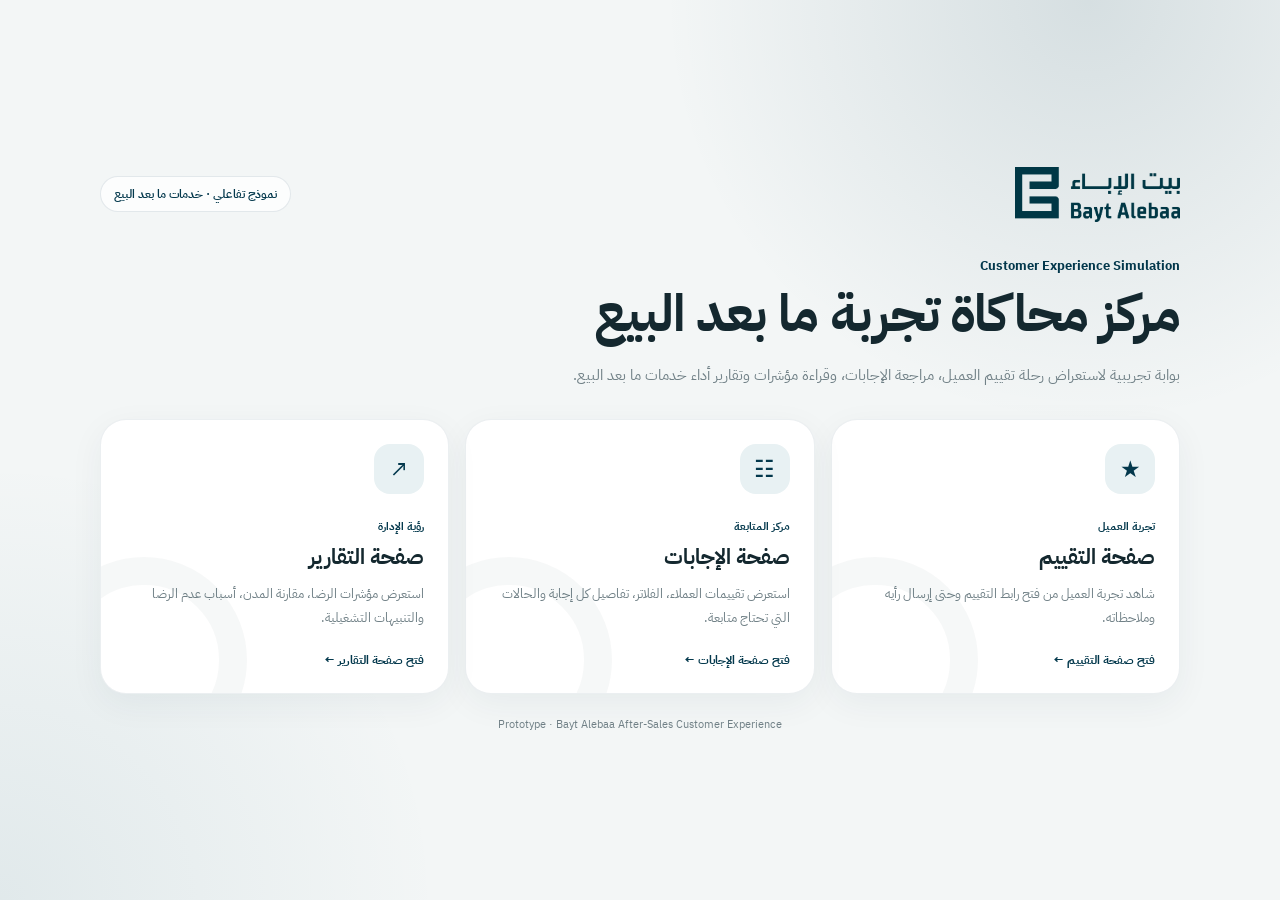
==== commit b68ff699: "Use repository logo asset on simulation hub" ====
--- a/index.html
+++ b/index.html
@@ -15,7 +15,7 @@
   <main class="simulator">
     <div class="simulator-shell">
       <header class="brand-row">
-        <img class="logo" src="https://seeklogo.com/images/B/bayt-alebaa-logo-796478BBCD-seeklogo.com.png" alt="بيت الإباء">
+        <img class="logo" src="logo.png" alt="بيت الإباء">
         <span class="badge">نموذج تفاعلي · خدمات ما بعد البيع</span>
       </header>
 
@@ -55,4 +55,4 @@
     </div>
   </main>
 </body>
-</html>
+</html>
